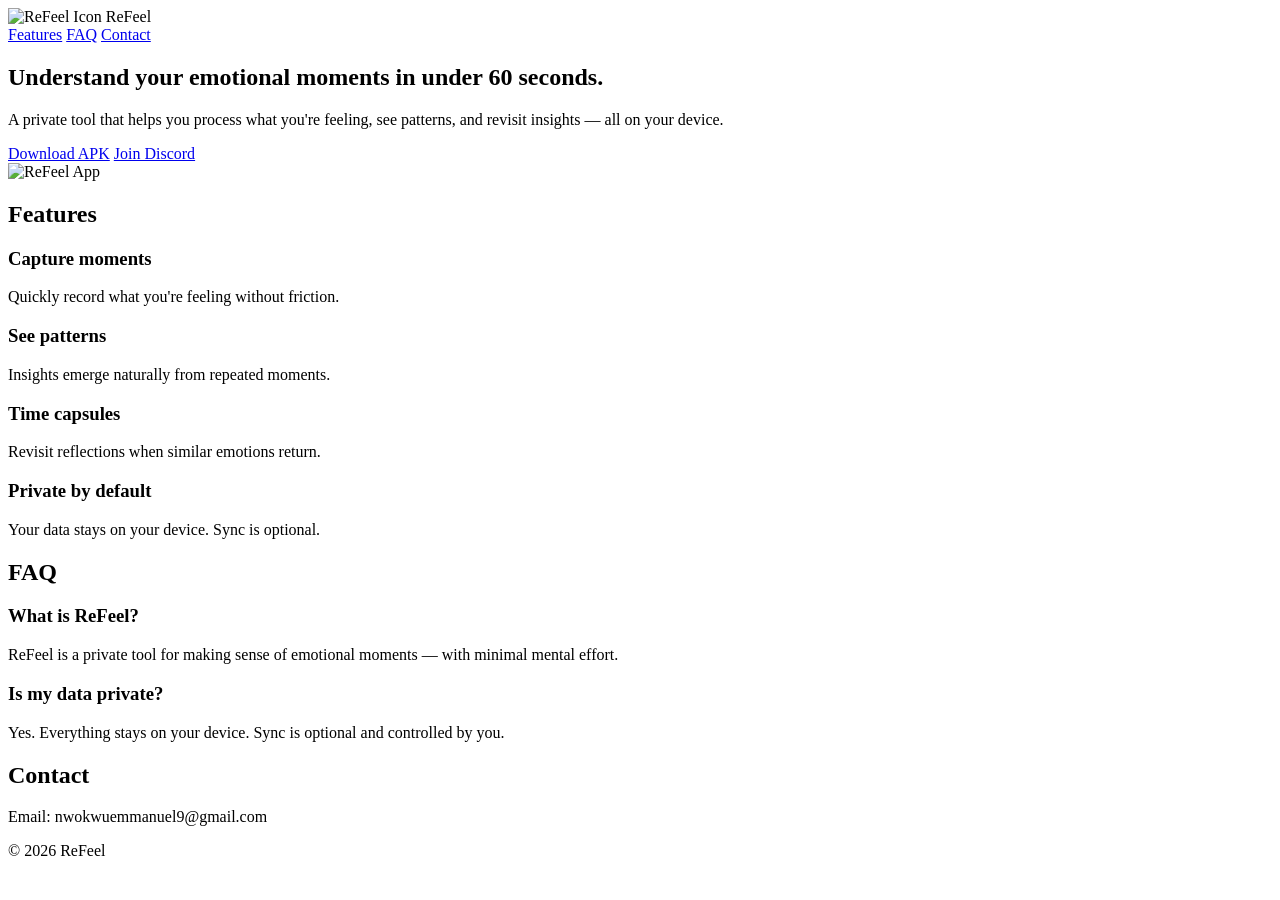
==== index.html @ 40f87987 "Update index.html" ====
<!DOCTYPE html>
<html lang="en">
<head>
<meta charset="UTF-8">
<meta name="viewport" content="width=device-width, initial-scale=1.0">
<title>ReFeel</title>
<link rel="stylesheet" href="css/GetReFeelApp.css">
</head>

<body>

<!-- 🔥 NAV -->
<header class="nav">
<div class="logo">
  <img src="assets/images/ReFeelVectorIcon.png" alt="ReFeel Icon">
  <span>ReFeel</span>
</div>
  <nav>
    <a href="#features">Features</a>
    <a href="#faq">FAQ</a>
    <a href="#contact">Contact</a>
  </nav>
</header>

<!-- 🔥 HERO -->
<section class="hero">
  <div class="hero-text">
    <h1>Understand your emotional moments in under 60 seconds.</h1>
    <p>
      A private tool that helps you process what you're feeling,
      see patterns, and revisit insights — all on your device.
    </p>

    <div class="buttons">
      <a class="btn primary" href="#">Download APK</a>
      <a class="btn secondary" href="#">Join Discord</a>
    </div>
  </div>

  <div class="hero-image">
    <img src="assets/images/refeel.png" alt="ReFeel App">
  </div>
</section>

<!-- 🔥 FEATURES -->
<section id="features" class="section">
  <h2>Features</h2>

  <div class="grid">
    <div class="card">
      <h3>Capture moments</h3>
      <p>Quickly record what you're feeling without friction.</p>
    </div>

    <div class="card">
      <h3>See patterns</h3>
      <p>Insights emerge naturally from repeated moments.</p>
    </div>

    <div class="card">
      <h3>Time capsules</h3>
      <p>Revisit reflections when similar emotions return.</p>
    </div>

    <div class="card">
      <h3>Private by default</h3>
      <p>Your data stays on your device. Sync is optional.</p>
    </div>
  </div>
</section>

<!-- 🔥 FAQ -->
<section id="faq" class="section dark">
  <h2>FAQ</h2>

  <div class="faq-item">
    <h3>What is ReFeel?</h3>
    <p>
      ReFeel is a private tool for making sense of emotional moments — with minimal mental effort.
    </p>
  </div>

  <div class="faq-item">
    <h3>Is my data private?</h3>
    <p>
      Yes. Everything stays on your device. Sync is optional and controlled by you.
    </p>
  </div>
</section>

<!-- 🔥 CONTACT -->
<section id="contact" class="section">
  <h2>Contact</h2>
  <p>Email: nwokwuemmanuel9@gmail.com</p>
</section>

<footer>
  © 2026 ReFeel
</footer>

</body>
</html>
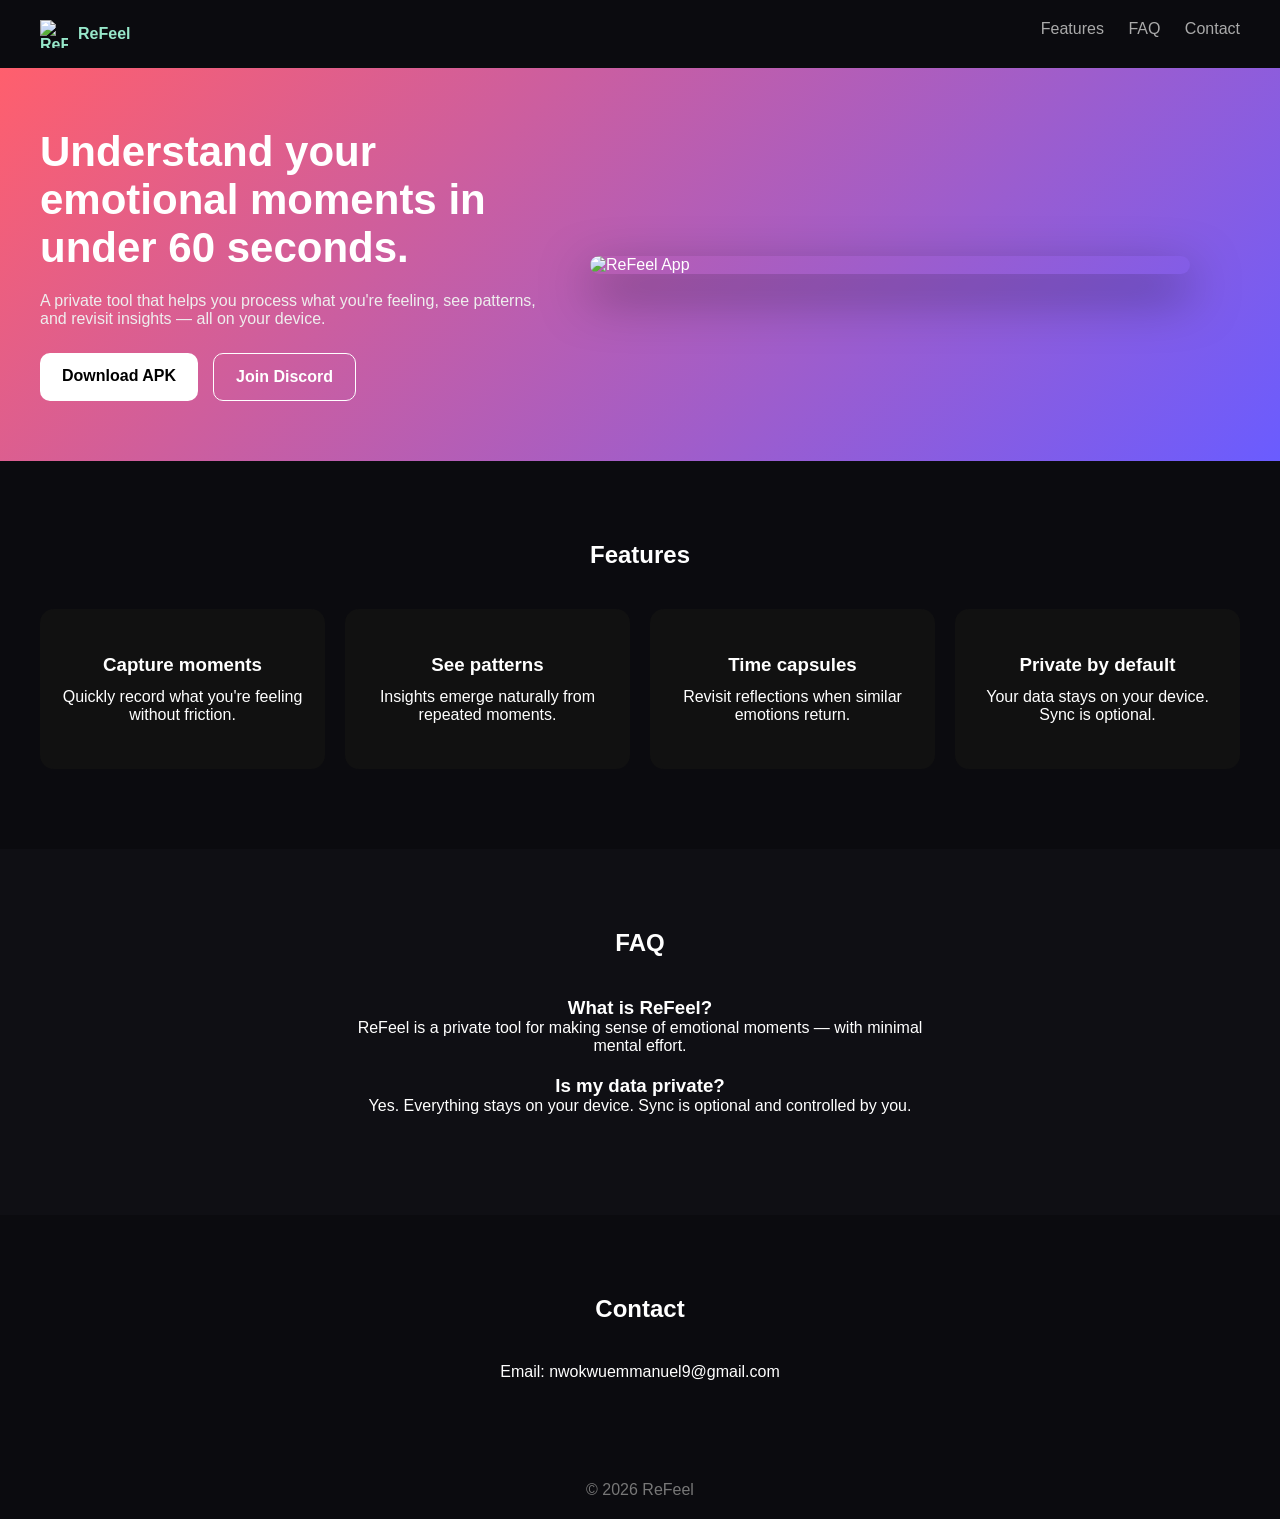
==== commit 8d8036c2: "Update index.html" ====
--- a/index.html
+++ b/index.html
@@ -4,7 +4,7 @@
 <meta charset="UTF-8">
 <meta name="viewport" content="width=device-width, initial-scale=1.0">
 <title>ReFeel</title>
-<link rel="stylesheet" href="css/GetReFeelApp.css">
+<link rel="stylesheet" href="GetReFeelApp.css">
 </head>
 
 <body>
--- a/GetReFeelApp.css
+++ b/GetReFeelApp.css
@@ -0,0 +1,147 @@
+*{
+  margin:0;
+  padding:0;
+  box-sizing:border-box;
+  font-family: Arial, sans-serif;
+}
+
+body{
+  background:#0b0b0f;
+  color:white;
+}
+
+/* NAV */
+.nav{
+  display:flex;
+  justify-content:space-between;
+  padding:20px 40px;
+  position:sticky;
+  top:0;
+  background:#0b0b0f;
+}
+
+.nav a{
+  color:#aaa;
+  margin-left:20px;
+  text-decoration:none;
+}
+
+
+.logo{
+  display:flex;
+  align-items:center;
+  gap:10px;
+  color:#97e8ca;
+  font-weight:bold;
+}
+
+.logo img{
+  width:28px; /* adjust size here */
+  height:28px;
+}
+
+/* HERO */
+.hero{
+  display:flex;
+  align-items:center;
+  justify-content:space-between;
+  padding:60px 40px;
+  background:linear-gradient(135deg,#ff5f6d,#6a5cff);
+}
+
+.hero-text{
+  max-width:500px;
+}
+
+.hero h1{
+  font-size:42px;
+  margin-bottom:20px;
+}
+
+.hero p{
+  color:#eee;
+  margin-bottom:25px;
+}
+
+/* BUTTONS */
+.buttons{
+  display:flex;
+  gap:15px;
+}
+
+.btn{
+  padding:14px 22px;
+  border-radius:10px;
+  text-decoration:none;
+  font-weight:bold;
+}
+
+.primary{
+  background:white;
+  color:#000;
+}
+
+.secondary{
+  border:1px solid white;
+  color:white;
+}
+
+/* IMAGE */
+.hero-image{
+  flex:1;
+  display:flex;
+  justify-content:center;
+}
+
+.hero-image img{
+  width:100%;
+  max-width:600px; /* increase this if i want even bigger */
+  border-radius:20px;
+  box-shadow:0 20px 50px rgba(0,0,0,0.5);
+}
+
+/* SECTION */
+.section{
+  padding:80px 40px;
+  text-align:center;
+}
+
+.section h2{
+  margin-bottom:40px;
+}
+
+/* GRID */
+.grid{
+  display:grid;
+  grid-template-columns:repeat(auto-fit,minmax(225px,1fr));
+  gap:20px;
+}
+
+.card{
+  background:#111;
+  padding:28px 22px; /* more vertical breathing */
+  border-radius:14px;
+  min-height:160px; /* slightly taller cards */
+
+  display:flex;
+  flex-direction:column;
+  justify-content:center;
+  gap:12px; /* space between title and text */
+}
+
+/* FAQ */
+.dark{
+  background:#0f0f14;
+}
+
+.faq-item{
+  max-width:600px;
+  margin:20px auto;
+}
+
+/* FOOTER */
+footer{
+  text-align:center;
+  padding:20px;
+  color:#777;
+}
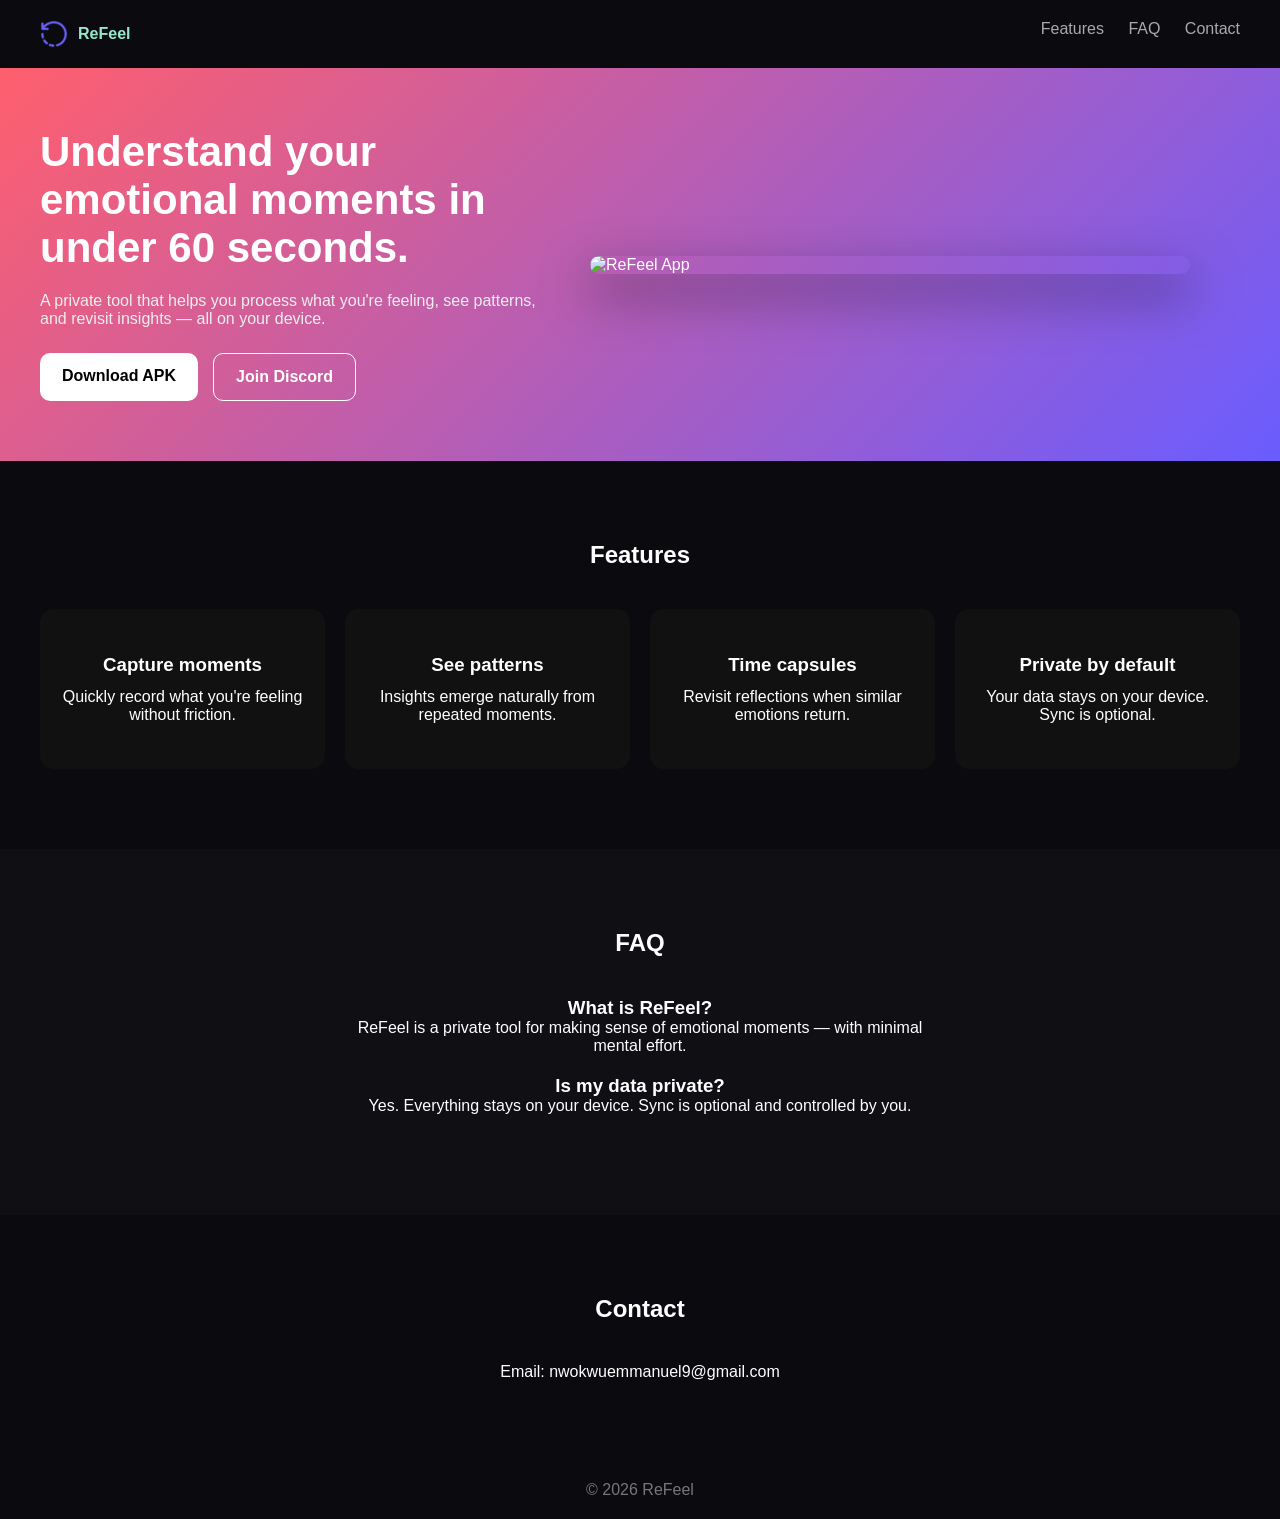
==== commit 51a75280: "Update image paths in index.html" ====
--- a/index.html
+++ b/index.html
@@ -4,7 +4,7 @@
 <meta charset="UTF-8">
 <meta name="viewport" content="width=device-width, initial-scale=1.0">
 <title>ReFeel</title>
-<link rel="stylesheet" href="GetReFeelApp.css">
+<link rel="stylesheet" href="./GetReFeelApp.css">
 </head>
 
 <body>
@@ -12,7 +12,7 @@
 <!-- 🔥 NAV -->
 <header class="nav">
 <div class="logo">
-  <img src="assets/images/ReFeelVectorIcon.png" alt="ReFeel Icon">
+<img src="./ReFeelVectorIcon.png" alt="ReFeel Icon">
   <span>ReFeel</span>
 </div>
   <nav>
@@ -38,7 +38,7 @@
   </div>
 
   <div class="hero-image">
-    <img src="assets/images/refeel.png" alt="ReFeel App">
+<img src="./refeel.png" alt="ReFeel App">
   </div>
 </section>
 
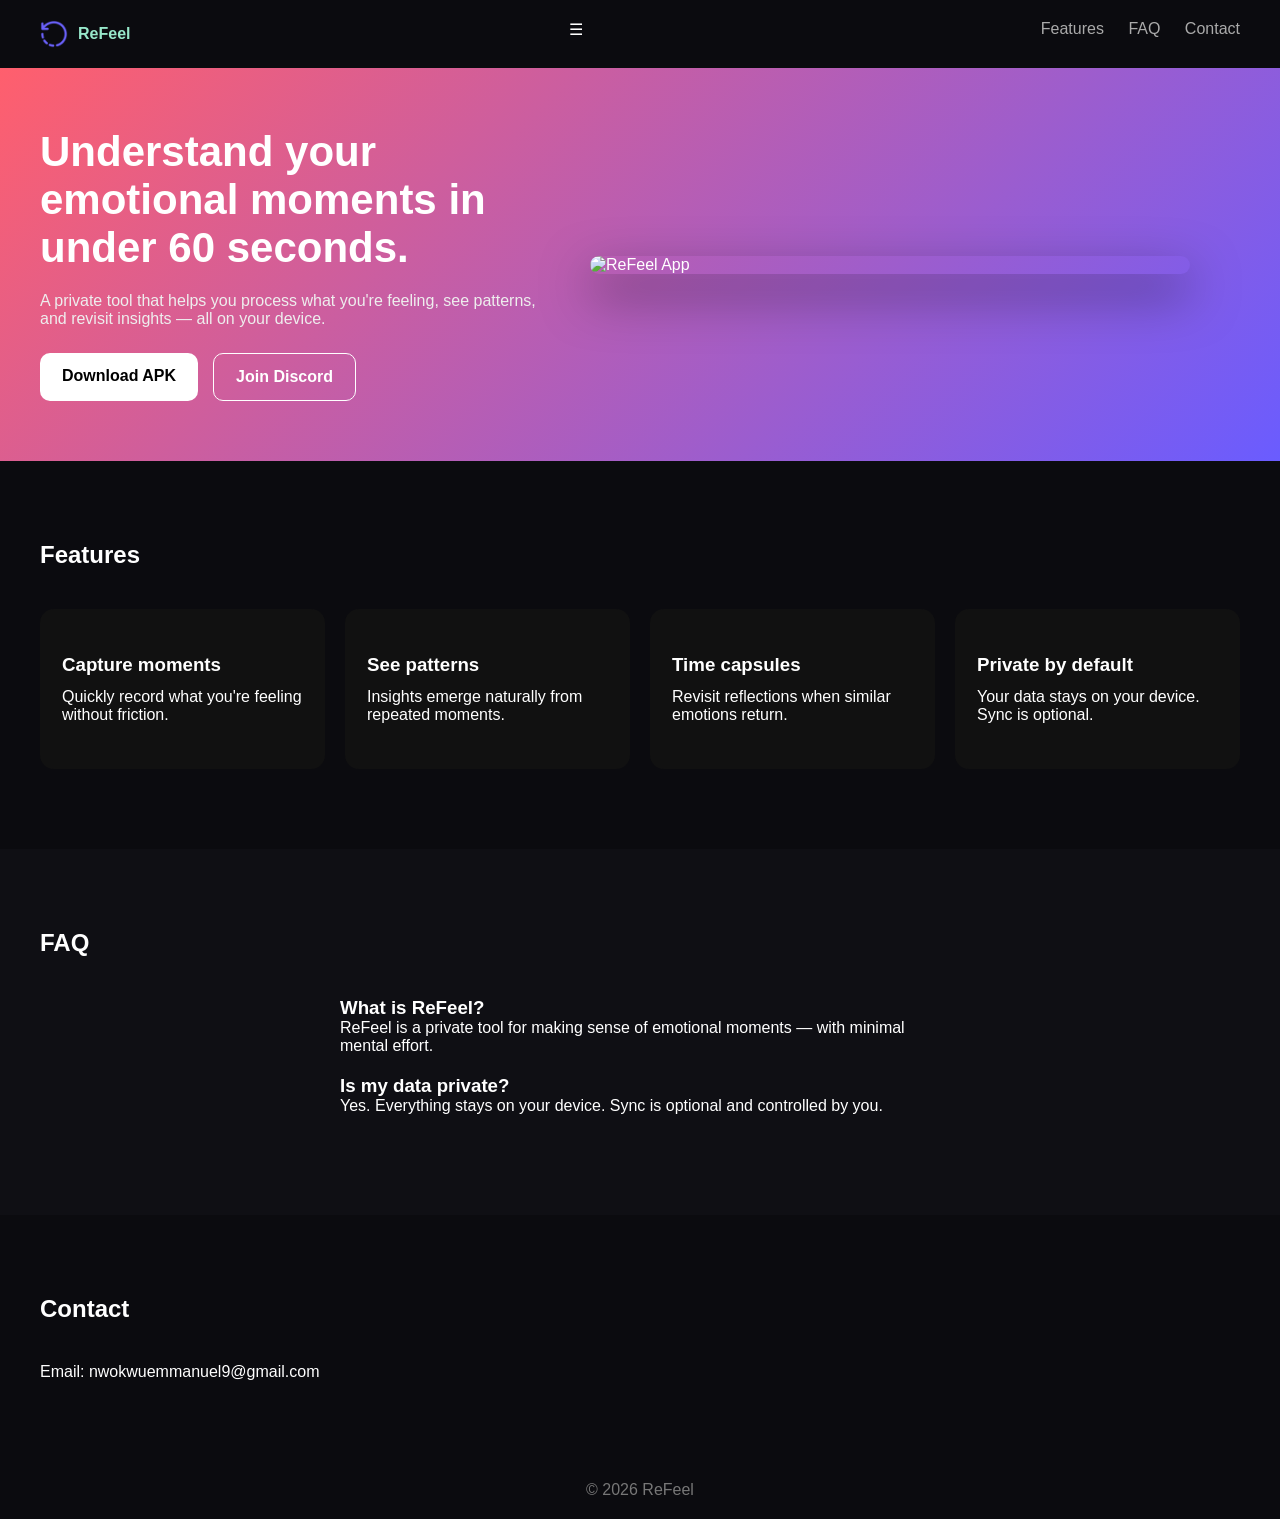
==== commit cb2efd47: "Update index.html" ====
--- a/index.html
+++ b/index.html
@@ -11,14 +11,17 @@
 
 <!-- 🔥 NAV -->
 <header class="nav">
-<div class="logo">
-<img src="./ReFeelVectorIcon.png" alt="ReFeel Icon">
-  <span>ReFeel</span>
-</div>
-  <nav>
-    <a href="#features">Features</a>
-    <a href="#faq">FAQ</a>
-    <a href="#contact">Contact</a>
+  <div class="logo">
+    <img src="./ReFeelVectorIcon.png" alt="ReFeel Icon">
+    <span>ReFeel</span>
+  </div>
+
+  <div class="menu-toggle" onclick="toggleMenu()">☰</div>
+
+  <nav id="nav-menu">
+    <a href="#features" onclick="toggleMenu()">Features</a>
+    <a href="#faq" onclick="toggleMenu()">FAQ</a>
+    <a href="#contact" onclick="toggleMenu()">Contact</a>
   </nav>
 </header>
 
@@ -98,5 +101,12 @@
   © 2026 ReFeel
 </footer>
 
+
+  <script>
+function toggleMenu(){
+  const menu = document.getElementById("nav-menu");
+  menu.classList.toggle("active");
+}
+</script>
 </body>
 </html>
--- a/GetReFeelApp.css
+++ b/GetReFeelApp.css
@@ -103,7 +103,14 @@
 /* SECTION */
 .section{
   padding:80px 40px;
-  text-align:center;
+}
+
+.section h2{
+  text-align:left;
+}
+
+.section p{
+  text-align:left;
 }
 
 .section h2{
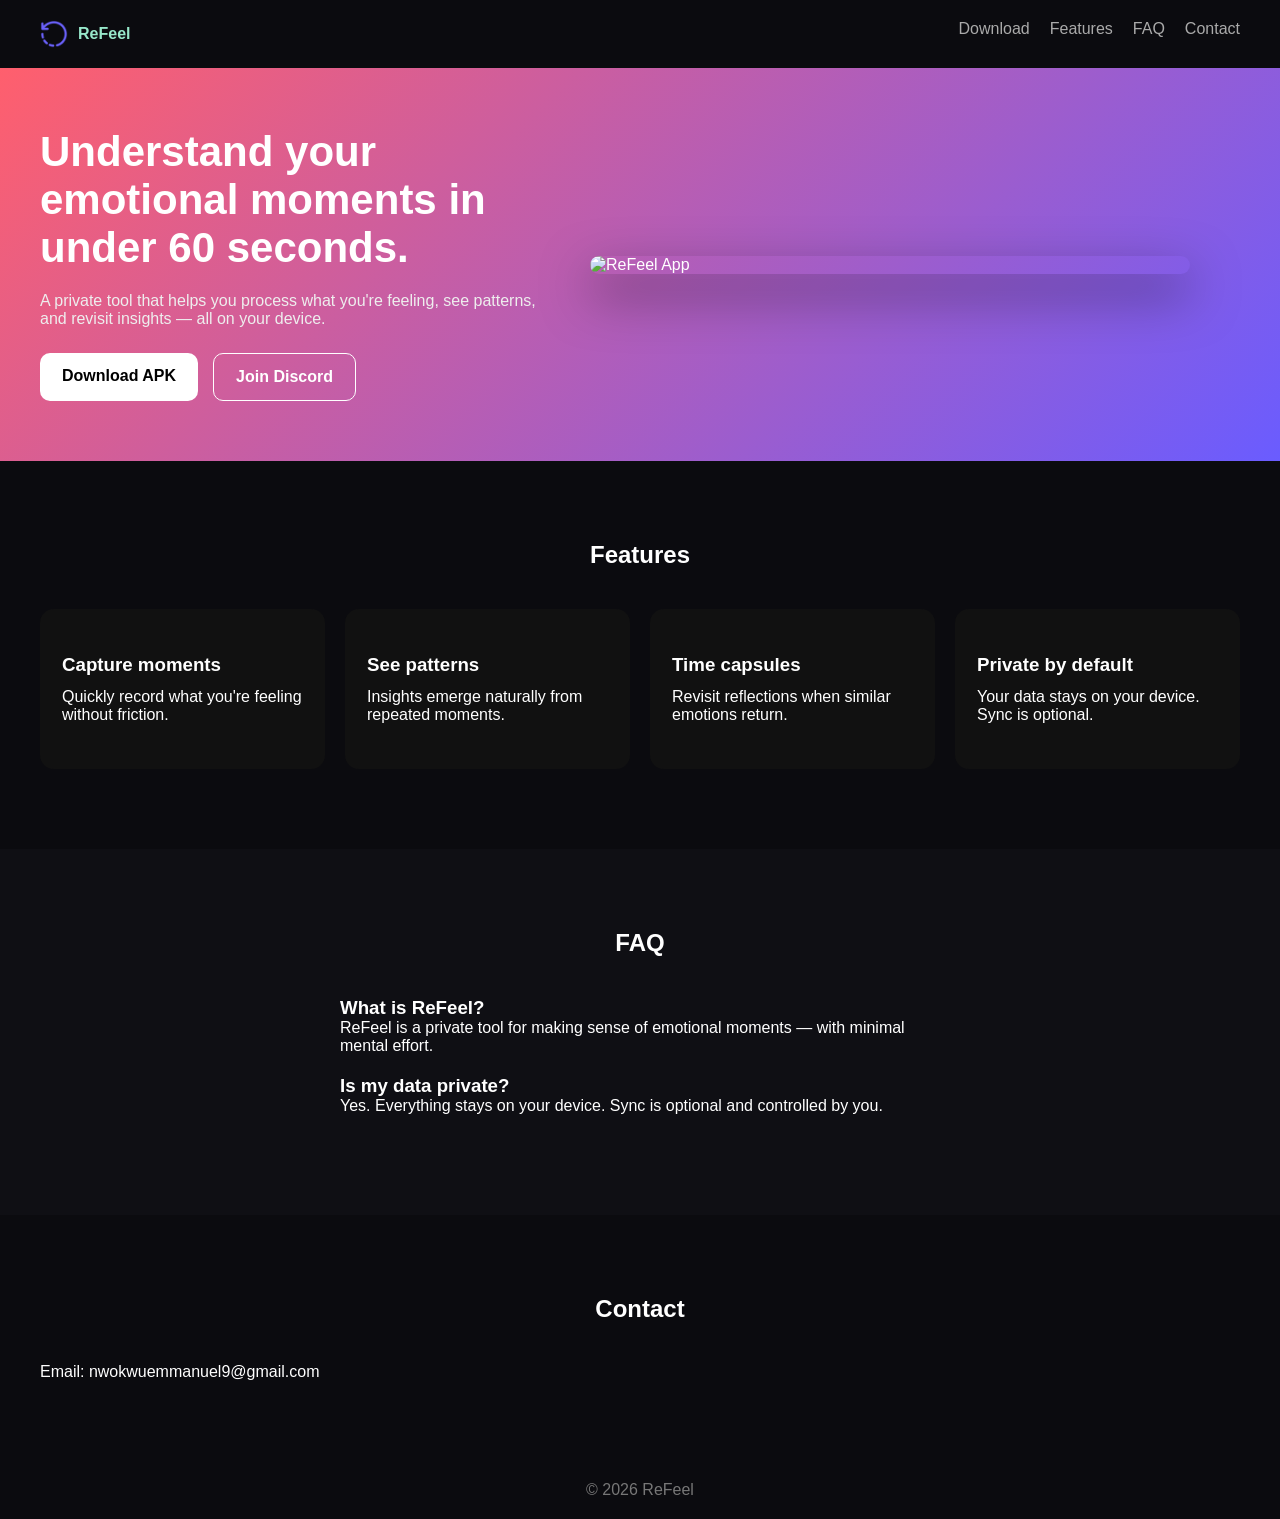
==== commit 7b1ec486: "Update index.html" ====
--- a/index.html
+++ b/index.html
@@ -19,14 +19,15 @@
   <div class="menu-toggle" onclick="toggleMenu()">☰</div>
 
   <nav id="nav-menu">
-    <a href="#features" onclick="toggleMenu()">Features</a>
-    <a href="#faq" onclick="toggleMenu()">FAQ</a>
-    <a href="#contact" onclick="toggleMenu()">Contact</a>
-  </nav>
+  <a href="#download" onclick="toggleMenu()">Download</a>
+  <a href="#features" onclick="toggleMenu()">Features</a>
+  <a href="#faq" onclick="toggleMenu()">FAQ</a>
+  <a href="#contact" onclick="toggleMenu()">Contact</a>
+</nav>
 </header>
 
 <!-- 🔥 HERO -->
-<section class="hero">
+<section id="download" class="hero">
   <div class="hero-text">
     <h1>Understand your emotional moments in under 60 seconds.</h1>
     <p>
--- a/GetReFeelApp.css
+++ b/GetReFeelApp.css
@@ -40,6 +40,79 @@
   height:28px;
 }
 
+
+/* MOBILE NAV */
+.menu-toggle{
+  display:none;
+  font-size:28px;
+  cursor:pointer;
+}
+
+/* FORCE hide on desktop */
+@media (min-width: 769px){
+  .menu-toggle{
+    display:none !important;
+  }
+}
+
+#nav-menu{
+  display:flex;
+}
+
+/* MOBILE */
+@media (max-width: 768px){
+
+  .nav{
+    padding:20px;
+  }
+
+  #nav-menu{
+    position:absolute;
+    top:70px;
+    right:20px;
+    background:#111;
+    flex-direction:column;
+    padding:20px;
+    border-radius:10px;
+    display:none;
+  }
+
+  #nav-menu.active{
+    display:flex;
+  }
+
+  .menu-toggle{
+    display:block;
+  }
+
+  .nav a{
+    margin:10px 0;
+  }
+}
+
+
+@media (max-width: 768px){
+
+  .hero{
+    flex-direction:column;
+    text-align:left;
+  }
+
+  .hero-text{
+    max-width:100%;
+  }
+
+  .hero-image{
+    width:100%;
+    margin-top:30px;
+  }
+
+  .hero-image img{
+    width:100%;
+    max-width:100%;
+  }
+}
+
 /* HERO */
 .hero{
   display:flex;
@@ -106,7 +179,7 @@
 }
 
 .section h2{
-  text-align:left;
+  text-align:center;
 }
 
 .section p{
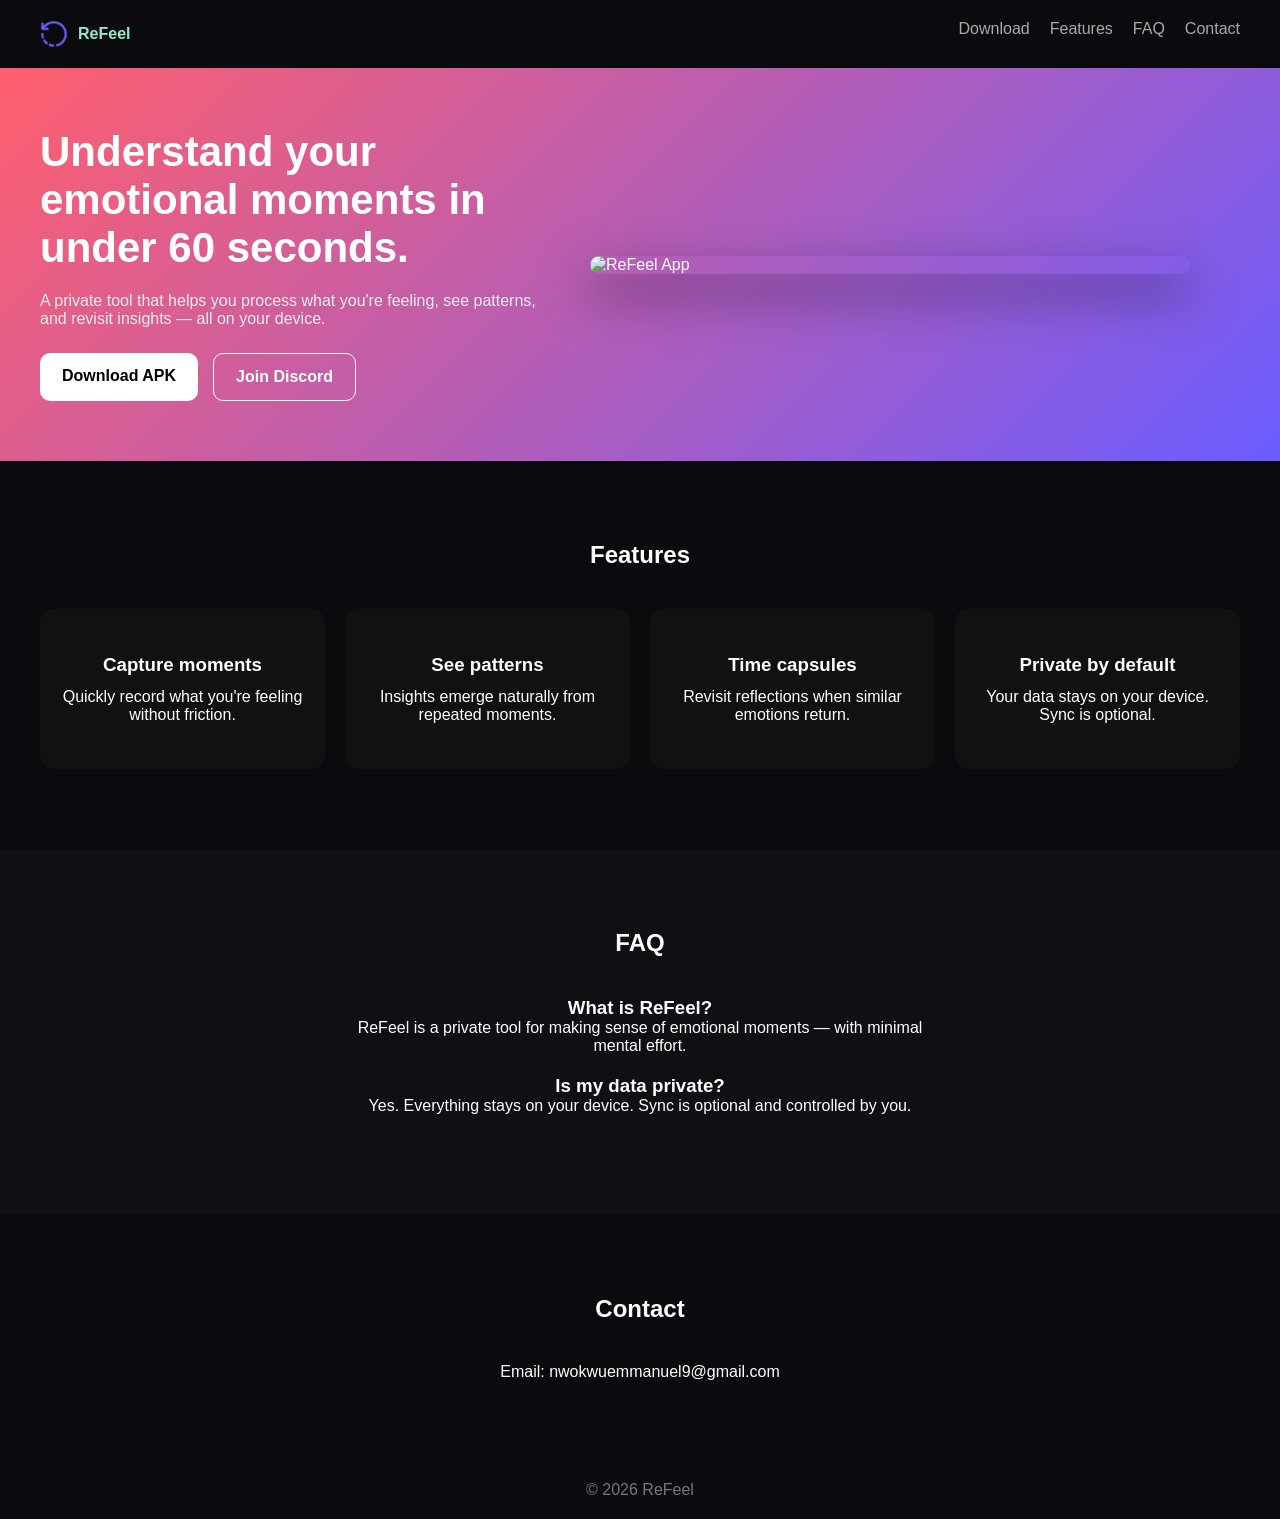
==== commit a3193875: "Update index.html" ====
--- a/index.html
+++ b/index.html
@@ -36,8 +36,13 @@
     </p>
 
     <div class="buttons">
-      <a class="btn primary" href="#">Download APK</a>
-      <a class="btn secondary" href="#">Join Discord</a>
+      <a class="btn primary" href="https://github.com/Phlox0000/ReFeel-APK/releases/tag/v1.0.0" target="_blank">
+  Download APK
+</a>
+
+<a class="btn secondary" href="https://discord.gg/XkcHtPjQv" target="_blank">
+  Join Discord
+</a>
     </div>
   </div>
 
@@ -103,10 +108,18 @@
 </footer>
 
 
-  <script>
+ <script>
 function toggleMenu(){
   const menu = document.getElementById("nav-menu");
+  const toggle = document.querySelector(".menu-toggle");
+
   menu.classList.toggle("active");
+
+  if(menu.classList.contains("active")){
+    toggle.textContent = "✖";
+  } else {
+    toggle.textContent = "☰";
+  }
 }
 </script>
 </body>
--- a/GetReFeelApp.css
+++ b/GetReFeelApp.css
@@ -1,3 +1,7 @@
+html{
+  scroll-behavior:smooth;
+}
+
 *{
   margin:0;
   padding:0;
@@ -183,7 +187,7 @@
 }
 
 .section p{
-  text-align:left;
+  text-align:center;
 }
 
 .section h2{
@@ -199,14 +203,17 @@
 
 .card{
   background:#111;
-  padding:28px 22px; /* more vertical breathing */
+  padding:28px 22px;
   border-radius:14px;
-  min-height:160px; /* slightly taller cards */
+  min-height:160px;
 
   display:flex;
   flex-direction:column;
   justify-content:center;
-  gap:12px; /* space between title and text */
+  align-items:center; /* 🔥 THIS centers horizontally */
+  text-align:center;  /* 🔥 THIS centers text */
+
+  gap:12px;
 }
 
 /* FAQ */
@@ -217,6 +224,8 @@
 .faq-item{
   max-width:600px;
   margin:20px auto;
+    text-align:center; 
+
 }
 
 /* FOOTER */
